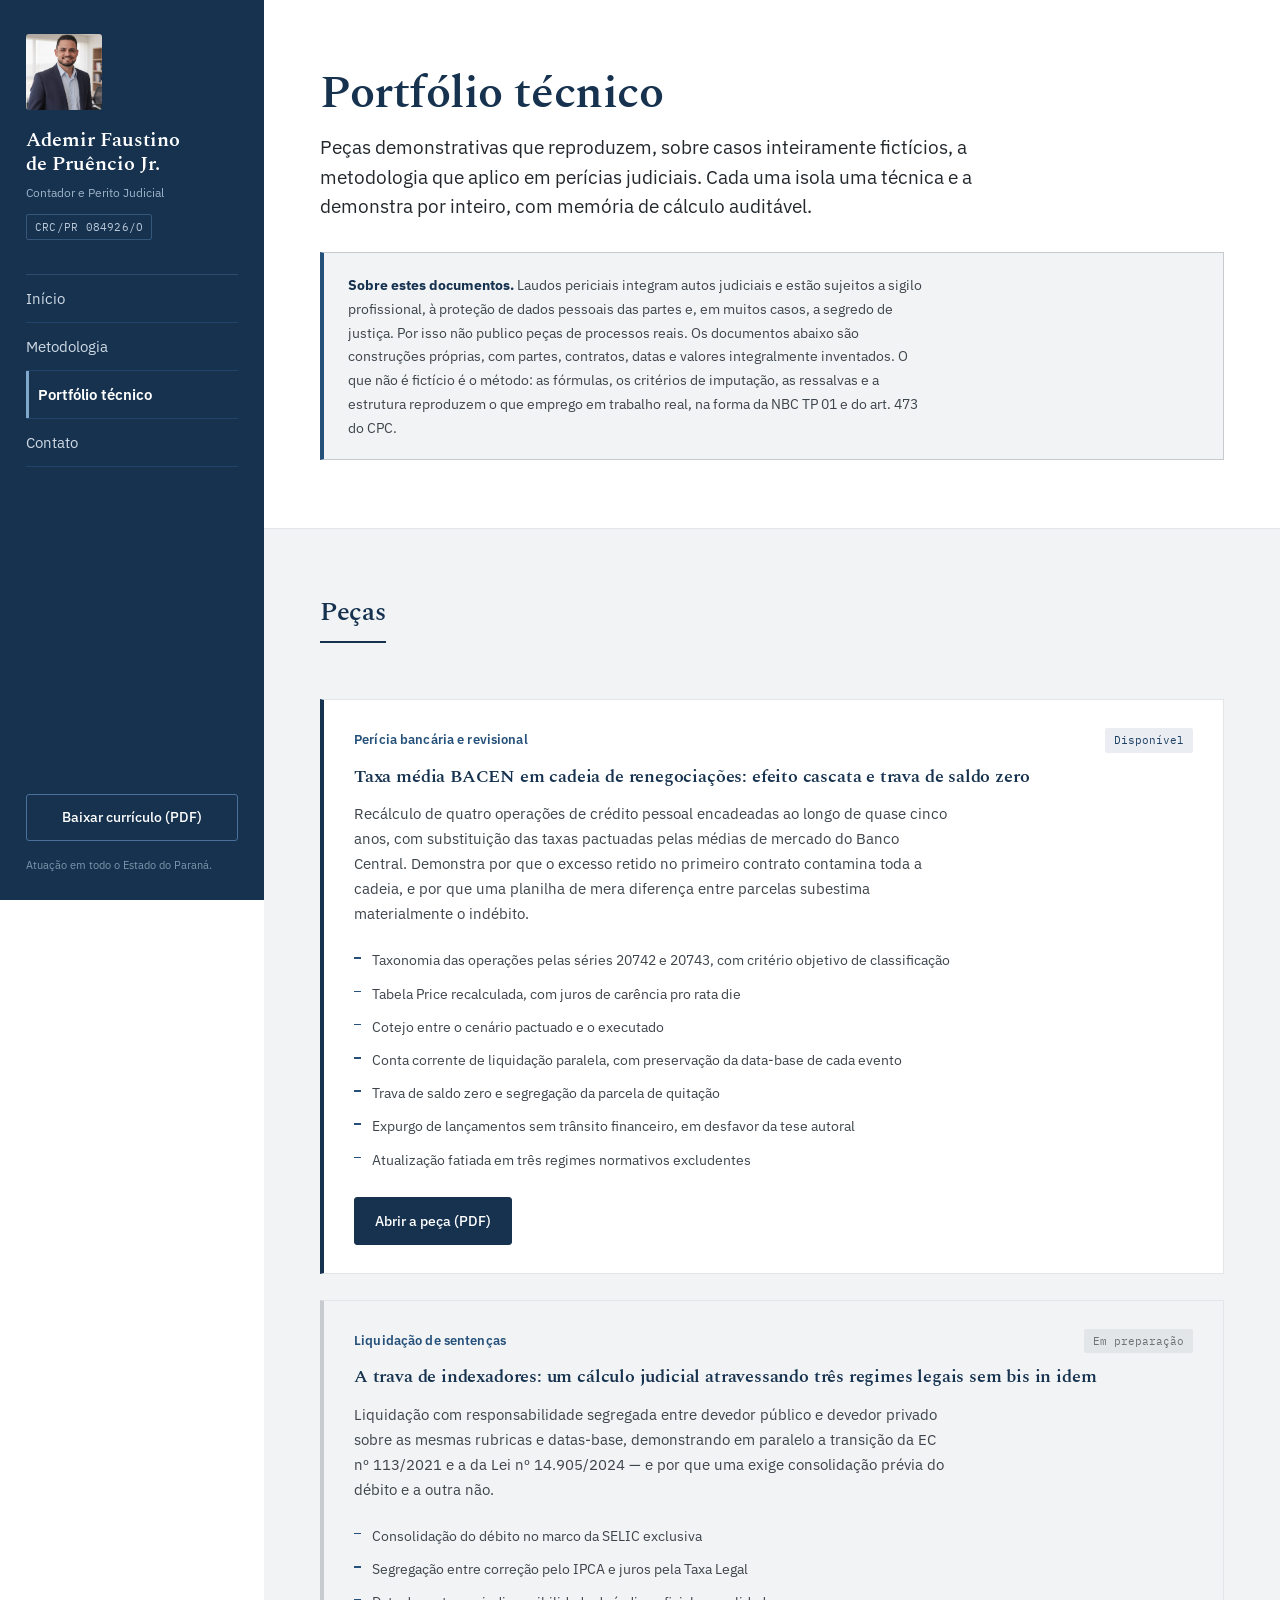
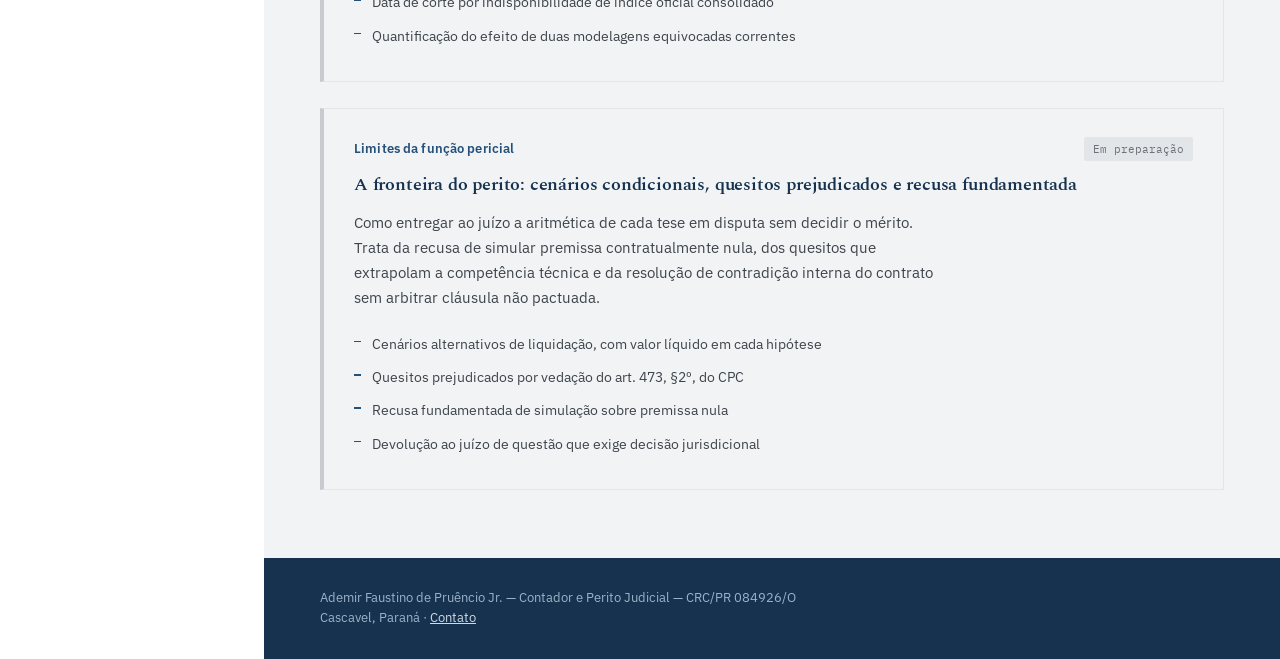
==== portfolio.html @ b52bf337 "Add files via upload" ====
<!DOCTYPE html>
<html lang="pt-BR">
<head>
<meta charset="utf-8">
<meta name="viewport" content="width=device-width, initial-scale=1">
<title>Portfólio técnico — Ademir Faustino de Pruêncio Jr.</title>
<meta name="description" content="Peças demonstrativas de metodologia pericial: recálculo bancário, trava de indexadores e limites da função do perito.">
<link rel="preconnect" href="https://fonts.googleapis.com">
<link rel="preconnect" href="https://fonts.gstatic.com" crossorigin>
<link href="https://fonts.googleapis.com/css2?family=IBM+Plex+Mono:wght@400;500&family=IBM+Plex+Sans:wght@400;500;600&family=Spectral:ital,wght@0,500;0,600;1,400&display=swap" rel="stylesheet">
<link rel="stylesheet" href="css/estilo.css">
</head>
<body>

<a class="pular" href="#principal">Ir para o conteúdo</a>

<nav class="lateral" aria-label="Navegação principal">
  <a class="lateral__marca" href="index.html">
    <img class="lateral__retrato" src="assets/foto-perfil.jpg" alt="Ademir Faustino de Pruêncio Jr.">
    <p class="lateral__nome">Ademir Faustino<br>de Pruêncio Jr.</p>
    <p class="lateral__papel">Contador e Perito Judicial</p>
    <span class="lateral__crc">CRC/PR 084926/O</span>
  </a>

  <button class="menu-botao" type="button" aria-expanded="false" aria-controls="menu">Menu</button>

  <ul class="lateral__nav" id="menu">
    <li><a href="index.html">Início</a></li>
    <li><a href="metodologia.html">Metodologia</a></li>
    <li><a href="portfolio.html" aria-current="page">Portfólio técnico</a></li>
    <li><a href="contato.html">Contato</a></li>
  </ul>

  <div class="lateral__rodape">
    <a class="baixar-cv" href="assets/cv-ademir-pruencio.pdf" download>Baixar currículo (PDF)</a>
    <p class="lateral__legal">Atuação em todo o Estado do Paraná.</p>
  </div>
</nav>

<main class="conteudo" id="principal">

  <section class="faixa">
    <div class="limite">
      <h1>Portfólio técnico</h1>
      <div class="prosa">
        <p class="destaque">Peças demonstrativas que reproduzem, sobre casos inteiramente fictícios, a metodologia que aplico em perícias judiciais. Cada uma isola uma técnica e a demonstra por inteiro, com memória de cálculo auditável.</p>
      </div>

      <div class="aviso">
        <p><strong>Sobre estes documentos.</strong> Laudos periciais integram autos judiciais e estão sujeitos a sigilo profissional, à proteção de dados pessoais das partes e, em muitos casos, a segredo de justiça. Por isso não publico peças de processos reais. Os documentos abaixo são construções próprias, com partes, contratos, datas e valores integralmente inventados. O que não é fictício é o método: as fórmulas, os critérios de imputação, as ressalvas e a estrutura reproduzem o que emprego em trabalho real, na forma da NBC TP 01 e do art. 473 do CPC.</p>
      </div>
    </div>
  </section>

  <section class="faixa faixa--cinza faixa--fim">
    <div class="limite">
      <h2>Peças</h2>

      <div class="pecas">

        <article class="peca">
          <div class="peca__topo">
            <span class="peca__area">Perícia bancária e revisional</span>
            <span class="peca__situacao">Disponível</span>
          </div>
          <h3>Taxa média BACEN em cadeia de renegociações: efeito cascata e trava de saldo zero</h3>
          <p>Recálculo de quatro operações de crédito pessoal encadeadas ao longo de quase cinco anos, com substituição das taxas pactuadas pelas médias de mercado do Banco Central. Demonstra por que o excesso retido no primeiro contrato contamina toda a cadeia, e por que uma planilha de mera diferença entre parcelas subestima materialmente o indébito.</p>
          <ul class="peca__tecnicas">
            <li>Taxonomia das operações pelas séries 20742 e 20743, com critério objetivo de classificação</li>
            <li>Tabela Price recalculada, com juros de carência pro rata die</li>
            <li>Cotejo entre o cenário pactuado e o executado</li>
            <li>Conta corrente de liquidação paralela, com preservação da data-base de cada evento</li>
            <li>Trava de saldo zero e segregação da parcela de quitação</li>
            <li>Expurgo de lançamentos sem trânsito financeiro, em desfavor da tese autoral</li>
            <li>Atualização fatiada em três regimes normativos excludentes</li>
          </ul>
          <a class="botao" href="assets/pecas/peca-01-taxa-media-bacen.pdf" target="_blank" rel="noopener">Abrir a peça (PDF)</a>
        </article>

        <article class="peca peca--reservada">
          <div class="peca__topo">
            <span class="peca__area">Liquidação de sentenças</span>
            <span class="peca__situacao peca__situacao--espera">Em preparação</span>
          </div>
          <h3>A trava de indexadores: um cálculo judicial atravessando três regimes legais sem bis in idem</h3>
          <p>Liquidação com responsabilidade segregada entre devedor público e devedor privado sobre as mesmas rubricas e datas-base, demonstrando em paralelo a transição da EC nº 113/2021 e a da Lei nº 14.905/2024 — e por que uma exige consolidação prévia do débito e a outra não.</p>
          <ul class="peca__tecnicas">
            <li>Consolidação do débito no marco da SELIC exclusiva</li>
            <li>Segregação entre correção pelo IPCA e juros pela Taxa Legal</li>
            <li>Data de corte por indisponibilidade de índice oficial consolidado</li>
            <li>Quantificação do efeito de duas modelagens equivocadas correntes</li>
          </ul>
        </article>

        <article class="peca peca--reservada">
          <div class="peca__topo">
            <span class="peca__area">Limites da função pericial</span>
            <span class="peca__situacao peca__situacao--espera">Em preparação</span>
          </div>
          <h3>A fronteira do perito: cenários condicionais, quesitos prejudicados e recusa fundamentada</h3>
          <p>Como entregar ao juízo a aritmética de cada tese em disputa sem decidir o mérito. Trata da recusa de simular premissa contratualmente nula, dos quesitos que extrapolam a competência técnica e da resolução de contradição interna do contrato sem arbitrar cláusula não pactuada.</p>
          <ul class="peca__tecnicas">
            <li>Cenários alternativos de liquidação, com valor líquido em cada hipótese</li>
            <li>Quesitos prejudicados por vedação do art. 473, §2º, do CPC</li>
            <li>Recusa fundamentada de simulação sobre premissa nula</li>
            <li>Devolução ao juízo de questão que exige decisão jurisdicional</li>
          </ul>
        </article>

      </div>
    </div>
  </section>

  <footer class="rodape">
    <p>Ademir Faustino de Pruêncio Jr. — Contador e Perito Judicial — CRC/PR 084926/O<br>
    Cascavel, Paraná · <a href="contato.html">Contato</a></p>
  </footer>

</main>

<script src="js/menu.js"></script>
</body>
</html>
---- css/estilo.css ----
/* ============================================================
   Ademir Faustino de Pruêncio Jr. — Perícia Judicial
   Paleta: azul-marinho, cinza, branco
   ============================================================ */

:root {
  --navy-900: #16324f;
  --navy-800: #1d3f63;
  --navy-700: #24507a;
  --navy-050: #eaeef3;

  --gray-900: #23282d;
  --gray-700: #3d444b;
  --gray-500: #6b7278;
  --gray-300: #c7cbd0;
  --gray-150: #e3e6e9;
  --gray-100: #f1f3f5;

  --white: #ffffff;

  --serif: "Spectral", Georgia, "Times New Roman", serif;
  --sans: "IBM Plex Sans", -apple-system, BlinkMacSystemFont, "Segoe UI", Roboto, sans-serif;
  --mono: "IBM Plex Mono", "SFMono-Regular", Consolas, monospace;

  --nav-w: 264px;
  --measure: 68ch;
}

*, *::before, *::after { box-sizing: border-box; }

html { -webkit-text-size-adjust: 100%; }

body {
  margin: 0;
  font-family: var(--sans);
  font-size: 17px;
  line-height: 1.65;
  color: var(--gray-700);
  background: var(--white);
}

/* ---------- Skip link + foco ---------- */
.pular {
  position: absolute;
  left: -9999px;
  top: 0;
  background: var(--navy-900);
  color: var(--white);
  padding: 12px 18px;
  z-index: 200;
}
.pular:focus { left: 0; }

a:focus-visible,
button:focus-visible,
input:focus-visible,
textarea:focus-visible {
  outline: 2px solid var(--navy-700);
  outline-offset: 3px;
}

/* ============================================================
   MENU LATERAL
   ============================================================ */

.lateral {
  position: fixed;
  inset: 0 auto 0 0;
  width: var(--nav-w);
  background: var(--navy-900);
  color: var(--navy-050);
  display: flex;
  flex-direction: column;
  padding: 34px 26px 26px;
  overflow-y: auto;
  z-index: 100;
}

.lateral__marca { display: block; text-decoration: none; color: inherit; }

.lateral__retrato {
  width: 76px;
  height: 76px;
  border-radius: 3px;
  object-fit: cover;
  display: block;
  margin-bottom: 18px;
  background: var(--navy-800);
}

.lateral__nome {
  font-family: var(--serif);
  font-size: 1.22rem;
  line-height: 1.25;
  font-weight: 600;
  color: var(--white);
  margin: 0 0 6px;
}

.lateral__papel {
  font-size: 0.78rem;
  line-height: 1.5;
  color: #9db2c8;
  margin: 0;
}

.lateral__crc {
  display: inline-block;
  margin-top: 12px;
  font-family: var(--mono);
  font-size: 0.7rem;
  letter-spacing: 0.02em;
  color: #b9c9d8;
  border: 1px solid #35577b;
  border-radius: 2px;
  padding: 3px 8px;
}

.lateral__nav {
  margin: 34px 0 0;
  padding: 0;
  list-style: none;
  border-top: 1px solid #2c4d70;
}

.lateral__nav a {
  display: block;
  padding: 11px 0;
  color: #cfdae5;
  text-decoration: none;
  font-size: 0.95rem;
  border-bottom: 1px solid #21456a;
}

.lateral__nav a:hover { color: var(--white); }

.lateral__nav a[aria-current="page"] {
  color: var(--white);
  font-weight: 600;
  box-shadow: inset 3px 0 0 #7fa8cd;
  padding-left: 12px;
}

.lateral__rodape { margin-top: auto; padding-top: 28px; }

.baixar-cv {
  display: block;
  text-align: center;
  padding: 11px 14px;
  border: 1px solid #4a7099;
  border-radius: 3px;
  color: var(--white);
  text-decoration: none;
  font-size: 0.86rem;
  font-weight: 500;
}
.baixar-cv:hover { background: var(--navy-800); border-color: #7fa8cd; }

.lateral__legal {
  margin: 16px 0 0;
  font-size: 0.7rem;
  line-height: 1.55;
  color: #7f96ad;
}

/* Botão do menu (só aparece no mobile) */
.menu-botao { display: none; }

/* ============================================================
   ÁREA DE CONTEÚDO
   ============================================================ */

.conteudo {
  margin-left: var(--nav-w);
  min-height: 100vh;
}

.faixa {
  padding: 68px 56px;
  border-bottom: 1px solid var(--gray-150);
}
.faixa--cinza { background: var(--gray-100); }
.faixa--fim { border-bottom: 0; }

.limite { max-width: 940px; }
.prosa { max-width: var(--measure); }

/* ---------- Tipografia ---------- */

h1, h2, h3 {
  font-family: var(--serif);
  color: var(--navy-900);
  font-weight: 600;
  letter-spacing: -0.01em;
}

h1 {
  font-size: clamp(2rem, 4.2vw, 2.85rem);
  line-height: 1.12;
  margin: 0 0 14px;
}

h2 {
  font-size: 1.62rem;
  line-height: 1.22;
  margin: 0 0 22px;
  padding-bottom: 12px;
  border-bottom: 2px solid var(--navy-900);
  display: inline-block;
}

h3 {
  font-size: 1.13rem;
  line-height: 1.35;
  margin: 0 0 8px;
}

p { margin: 0 0 18px; }
p:last-child { margin-bottom: 0; }

a { color: var(--navy-700); }

.destaque {
  font-size: 1.16rem;
  line-height: 1.6;
  color: var(--gray-900);
}

.legenda {
  font-size: 0.83rem;
  line-height: 1.55;
  color: var(--gray-500);
}

/* ---------- Cabeçalho da página inicial ---------- */

.abertura {
  display: grid;
  grid-template-columns: 232px 1fr;
  gap: 46px;
  align-items: start;
}

.abertura__foto {
  width: 232px;
  height: 290px;
  object-fit: cover;
  object-position: center 22%;
  border-radius: 3px;
  display: block;
  background: var(--gray-150);
}

.abertura__papel {
  font-family: var(--serif);
  font-size: 1.08rem;
  font-style: italic;
  color: var(--navy-700);
  margin: 0 0 22px;
}

/* ---------- Credenciais ---------- */

.credenciais {
  display: grid;
  grid-template-columns: repeat(3, 1fr);
  gap: 1px;
  background: var(--gray-150);
  border: 1px solid var(--gray-150);
  margin-top: 40px;
}

.credencial { background: var(--white); padding: 22px 24px; }

.credencial__valor {
  font-family: var(--serif);
  font-size: 2.05rem;
  line-height: 1;
  color: var(--navy-900);
  display: block;
  margin-bottom: 7px;
}

.credencial__rotulo {
  font-size: 0.82rem;
  line-height: 1.45;
  color: var(--gray-500);
  margin: 0;
}

/* ---------- Memória de cálculo (elemento-assinatura) ---------- */

.memoria { margin-top: 8px; }

.memoria__rolagem { overflow-x: auto; }

.tabela-calculo {
  width: 100%;
  min-width: 620px;
  border-collapse: collapse;
  font-family: var(--mono);
  font-size: 0.79rem;
  font-variant-numeric: tabular-nums;
  background: var(--white);
}

.tabela-calculo caption {
  caption-side: top;
  text-align: left;
  font-family: var(--sans);
  font-size: 0.83rem;
  color: var(--gray-500);
  padding-bottom: 10px;
}

.tabela-calculo th {
  text-align: right;
  font-weight: 600;
  color: var(--navy-900);
  border-bottom: 1.5px solid var(--navy-900);
  padding: 9px 12px;
  white-space: nowrap;
}
.tabela-calculo th:first-child { text-align: left; }

.tabela-calculo td {
  text-align: right;
  padding: 7px 12px;
  border-bottom: 1px solid var(--gray-150);
  white-space: nowrap;
}
.tabela-calculo td:first-child { text-align: left; color: var(--gray-500); }

.tabela-calculo tr.zerada td {
  background: var(--navy-050);
  color: var(--navy-900);
  font-weight: 500;
}

.formula {
  font-family: var(--mono);
  font-size: 0.82rem;
  color: var(--navy-900);
  background: var(--gray-100);
  border-left: 3px solid var(--navy-700);
  padding: 12px 16px;
  margin: 18px 0 0;
  overflow-x: auto;
}

/* ---------- Blocos de conteúdo ---------- */

.blocos {
  display: grid;
  grid-template-columns: repeat(auto-fit, minmax(258px, 1fr));
  gap: 34px 42px;
  margin-top: 30px;
}

.bloco { border-top: 2px solid var(--navy-900); padding-top: 15px; }
.bloco p { font-size: 0.95rem; margin: 0; }

/* ---------- Fases (numeração romana, como nos laudos) ---------- */

.fases { margin: 30px 0 0; padding: 0; list-style: none; counter-reset: fase; }

.fase {
  display: grid;
  grid-template-columns: 58px 1fr;
  gap: 22px;
  padding: 22px 0;
  border-top: 1px solid var(--gray-150);
}
.fase:last-child { border-bottom: 1px solid var(--gray-150); }

.fase__num {
  font-family: var(--serif);
  font-size: 1.28rem;
  color: var(--navy-700);
  padding-top: 1px;
}

.fase p { font-size: 0.95rem; margin: 0; max-width: 62ch; }

/* ---------- Lista normativa ---------- */

.normas { margin: 24px 0 0; padding: 0; list-style: none; }

.normas li {
  padding: 10px 0;
  border-bottom: 1px solid var(--gray-150);
  font-size: 0.93rem;
  display: grid;
  grid-template-columns: 190px 1fr;
  gap: 20px;
}
.normas span:first-child { font-weight: 600; color: var(--navy-900); }

@media (max-width: 620px) {
  .normas li { grid-template-columns: 1fr; gap: 3px; }
}

/* ---------- Peças do portfólio ---------- */

.pecas { margin-top: 34px; display: grid; gap: 26px; }

.peca {
  border: 1px solid var(--gray-150);
  border-left: 4px solid var(--navy-900);
  background: var(--white);
  padding: 28px 30px;
}

.peca--reservada {
  border-left-color: var(--gray-300);
  background: var(--gray-100);
}

.peca__topo {
  display: flex;
  flex-wrap: wrap;
  gap: 10px 16px;
  align-items: baseline;
  justify-content: space-between;
  margin-bottom: 12px;
}

.peca__area {
  font-size: 0.8rem;
  font-weight: 600;
  color: var(--navy-700);
  letter-spacing: 0.01em;
}

.peca__situacao {
  font-family: var(--mono);
  font-size: 0.7rem;
  padding: 3px 9px;
  border-radius: 2px;
  background: var(--navy-050);
  color: var(--navy-800);
  white-space: nowrap;
}
.peca__situacao--espera { background: var(--gray-150); color: var(--gray-500); }

.peca h3 { margin-bottom: 12px; }
.peca p { font-size: 0.95rem; max-width: 66ch; }

.peca__tecnicas { margin: 16px 0 0; padding: 0; list-style: none; }
.peca__tecnicas li {
  font-size: 0.88rem;
  color: var(--gray-700);
  padding: 5px 0 5px 18px;
  position: relative;
}
.peca__tecnicas li::before {
  content: "";
  position: absolute;
  left: 0;
  top: 13px;
  width: 7px;
  height: 1.5px;
  background: var(--navy-700);
}

.botao {
  display: inline-block;
  margin-top: 20px;
  padding: 11px 20px;
  background: var(--navy-900);
  color: var(--white);
  text-decoration: none;
  border-radius: 3px;
  font-size: 0.9rem;
  font-weight: 500;
  border: 1px solid var(--navy-900);
}
.botao:hover { background: var(--navy-700); border-color: var(--navy-700); }

.botao--vazado {
  background: transparent;
  color: var(--navy-900);
}
.botao--vazado:hover { background: var(--navy-900); color: var(--white); }

/* ---------- Aviso ---------- */

.aviso {
  border: 1px solid var(--gray-300);
  border-left: 4px solid var(--navy-700);
  background: var(--gray-100);
  padding: 20px 24px;
  margin-top: 30px;
}
.aviso p { font-size: 0.9rem; max-width: 72ch; }
.aviso strong { color: var(--navy-900); }

/* ---------- Contato ---------- */

.contato-grade {
  display: grid;
  grid-template-columns: 1fr 1fr;
  gap: 56px;
  align-items: start;
}

.canais { margin: 0; }

.canal {
  display: block;
  padding: 18px 0;
  border-bottom: 1px solid var(--gray-150);
  text-decoration: none;
  color: inherit;
}
.canal:first-child { border-top: 1px solid var(--gray-150); }
.canal:hover .canal__valor { color: var(--navy-700); text-decoration: underline; }

.canal__rotulo {
  display: block;
  font-size: 0.78rem;
  color: var(--gray-500);
  margin-bottom: 3px;
}

.canal__valor {
  display: block;
  font-size: 1.02rem;
  color: var(--navy-900);
  font-weight: 500;
}

.campo { margin-bottom: 18px; }

.campo label {
  display: block;
  font-size: 0.86rem;
  font-weight: 500;
  color: var(--gray-900);
  margin-bottom: 6px;
}

.campo input,
.campo textarea {
  width: 100%;
  padding: 10px 13px;
  border: 1px solid var(--gray-300);
  border-radius: 3px;
  font-family: var(--sans);
  font-size: 0.95rem;
  color: var(--gray-900);
  background: var(--white);
}
.campo textarea { min-height: 128px; resize: vertical; }
.campo input:focus, .campo textarea:focus { border-color: var(--navy-700); }

/* ---------- Rodapé ---------- */

.rodape {
  padding: 30px 56px;
  background: var(--navy-900);
  color: #9db2c8;
  font-size: 0.8rem;
  line-height: 1.6;
}
.rodape a { color: #cfdae5; }

/* ============================================================
   RESPONSIVO
   ============================================================ */

@media (max-width: 900px) {
  .abertura { grid-template-columns: 1fr; gap: 28px; }
  .abertura__foto { width: 178px; height: 214px; }
  .contato-grade { grid-template-columns: 1fr; gap: 40px; }
  .credenciais { grid-template-columns: 1fr; }
  .faixa { padding: 46px 28px; }
  .rodape { padding: 26px 28px; }
}

@media (max-width: 840px) {
  .lateral {
    position: static;
    width: auto;
    flex-direction: column;
    padding: 20px 24px;
  }
  .lateral__retrato { width: 58px; height: 58px; margin-bottom: 12px; }
  .lateral__rodape { margin-top: 22px; padding-top: 0; }
  .conteudo { margin-left: 0; }

  .menu-botao {
    display: block;
    margin-top: 18px;
    width: 100%;
    padding: 10px 14px;
    background: transparent;
    border: 1px solid #4a7099;
    border-radius: 3px;
    color: var(--white);
    font-family: var(--sans);
    font-size: 0.9rem;
    text-align: left;
    cursor: pointer;
  }

  .lateral__nav { margin-top: 14px; border-top: 0; }
  .lateral__nav[hidden] { display: none; }
  .lateral__nav a[aria-current="page"] { padding-left: 0; box-shadow: none; }
}

@media (max-width: 480px) {
  body { font-size: 16px; }
  .faixa { padding: 38px 20px; }
  .rodape { padding: 24px 20px; }
  .peca { padding: 22px 20px; }
  h2 { font-size: 1.38rem; }
}

@media (prefers-reduced-motion: reduce) {
  *, *::before, *::after {
    animation-duration: 0.01ms !important;
    transition-duration: 0.01ms !important;
  }
}

@media print {
  .lateral, .menu-botao { display: none; }
  .conteudo { margin-left: 0; }
}
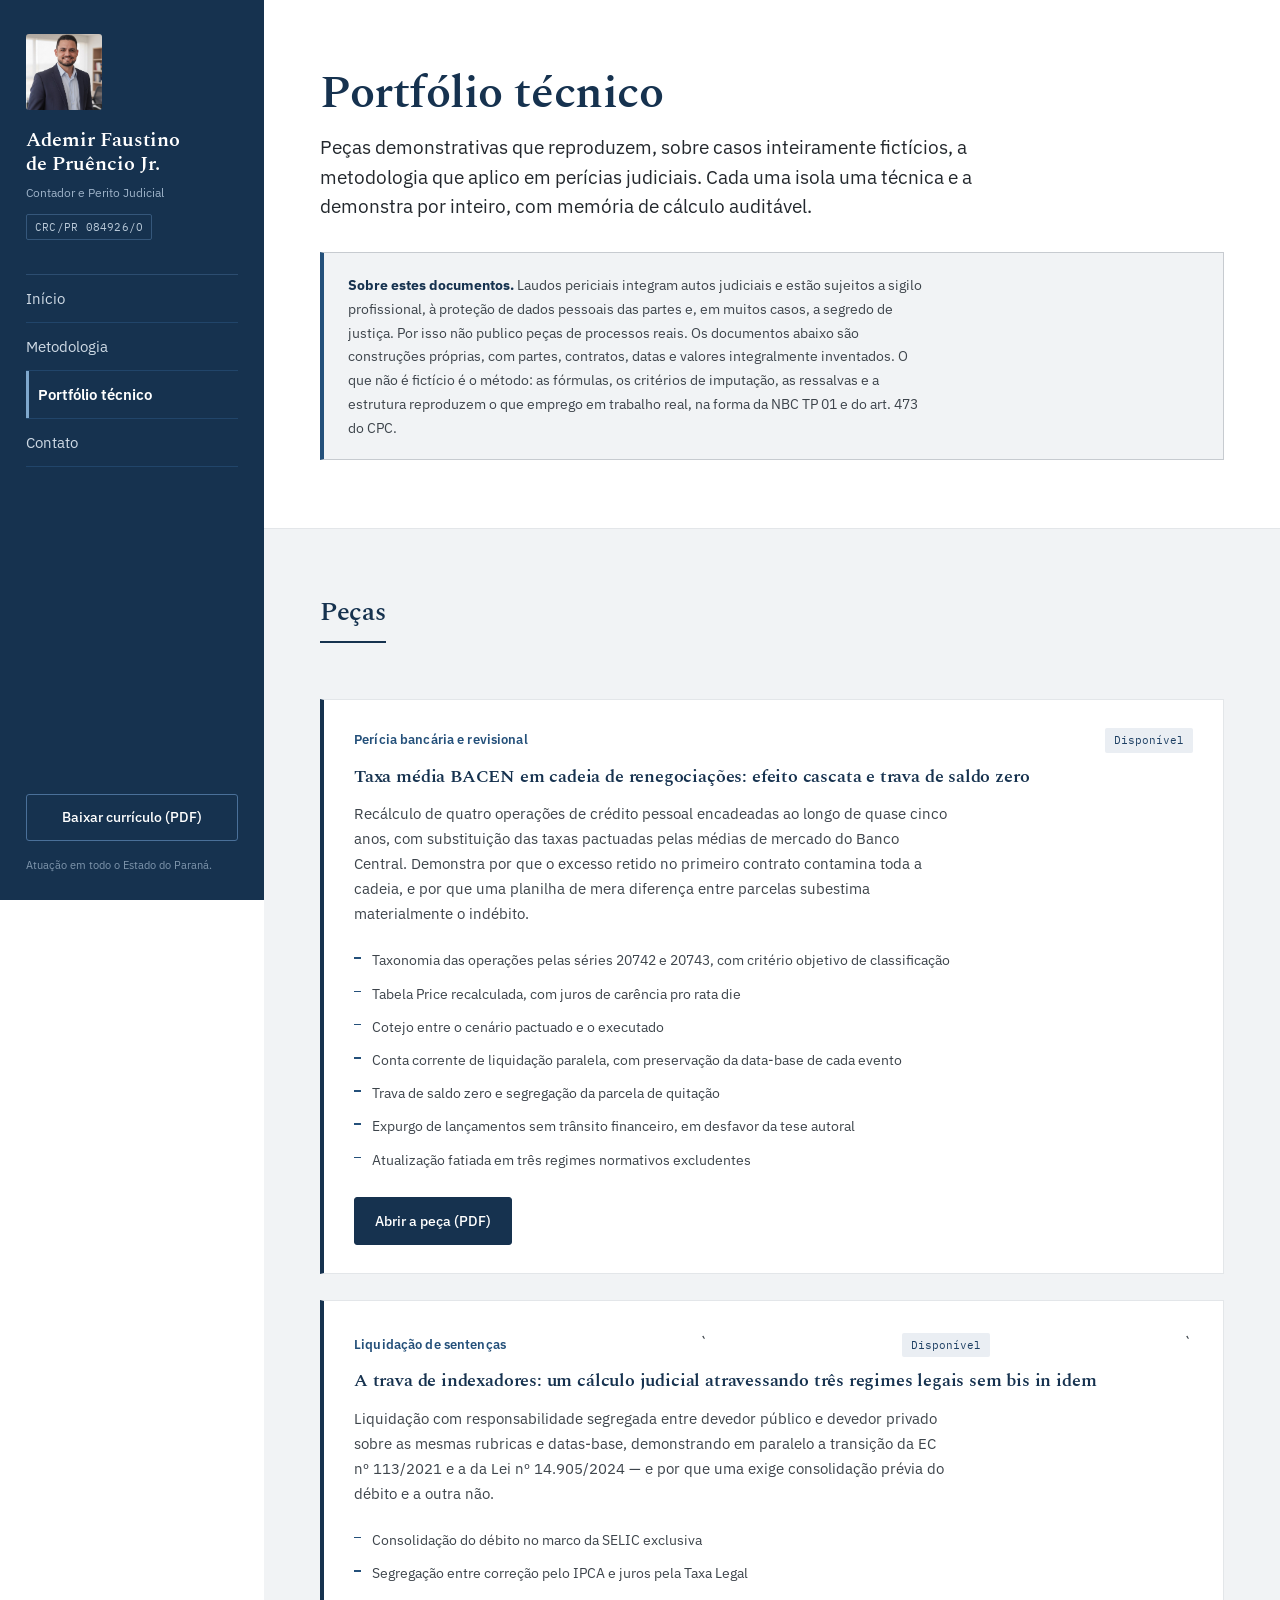
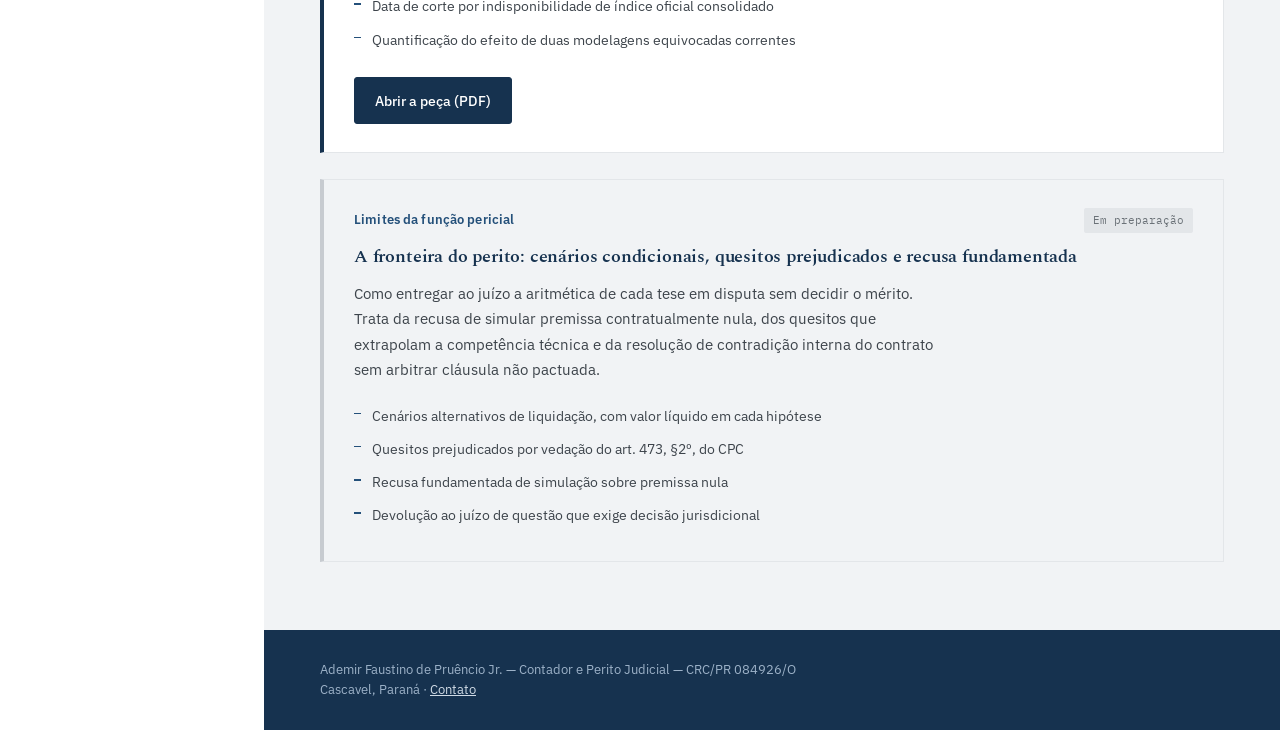
==== commit c25399d3: "Update portfolio.html" ====
--- a/portfolio.html
+++ b/portfolio.html
@@ -77,10 +77,10 @@
           <a class="botao" href="assets/pecas/peca-01-taxa-media-bacen.pdf" target="_blank" rel="noopener">Abrir a peça (PDF)</a>
         </article>
 
-        <article class="peca peca--reservada">
+        <article class="peca">
           <div class="peca__topo">
             <span class="peca__area">Liquidação de sentenças</span>
-            <span class="peca__situacao peca__situacao--espera">Em preparação</span>
+            `<span class="peca__situacao">Disponível</span>`
           </div>
           <h3>A trava de indexadores: um cálculo judicial atravessando três regimes legais sem bis in idem</h3>
           <p>Liquidação com responsabilidade segregada entre devedor público e devedor privado sobre as mesmas rubricas e datas-base, demonstrando em paralelo a transição da EC nº 113/2021 e a da Lei nº 14.905/2024 — e por que uma exige consolidação prévia do débito e a outra não.</p>
@@ -90,6 +90,7 @@
             <li>Data de corte por indisponibilidade de índice oficial consolidado</li>
             <li>Quantificação do efeito de duas modelagens equivocadas correntes</li>
           </ul>
+          <a class="botao" href="assets/pecas/NOME-DO-ARQUIVO.pdf" target="_blank" rel="noopener">Abrir a peça (PDF)</a>
         </article>
 
         <article class="peca peca--reservada">
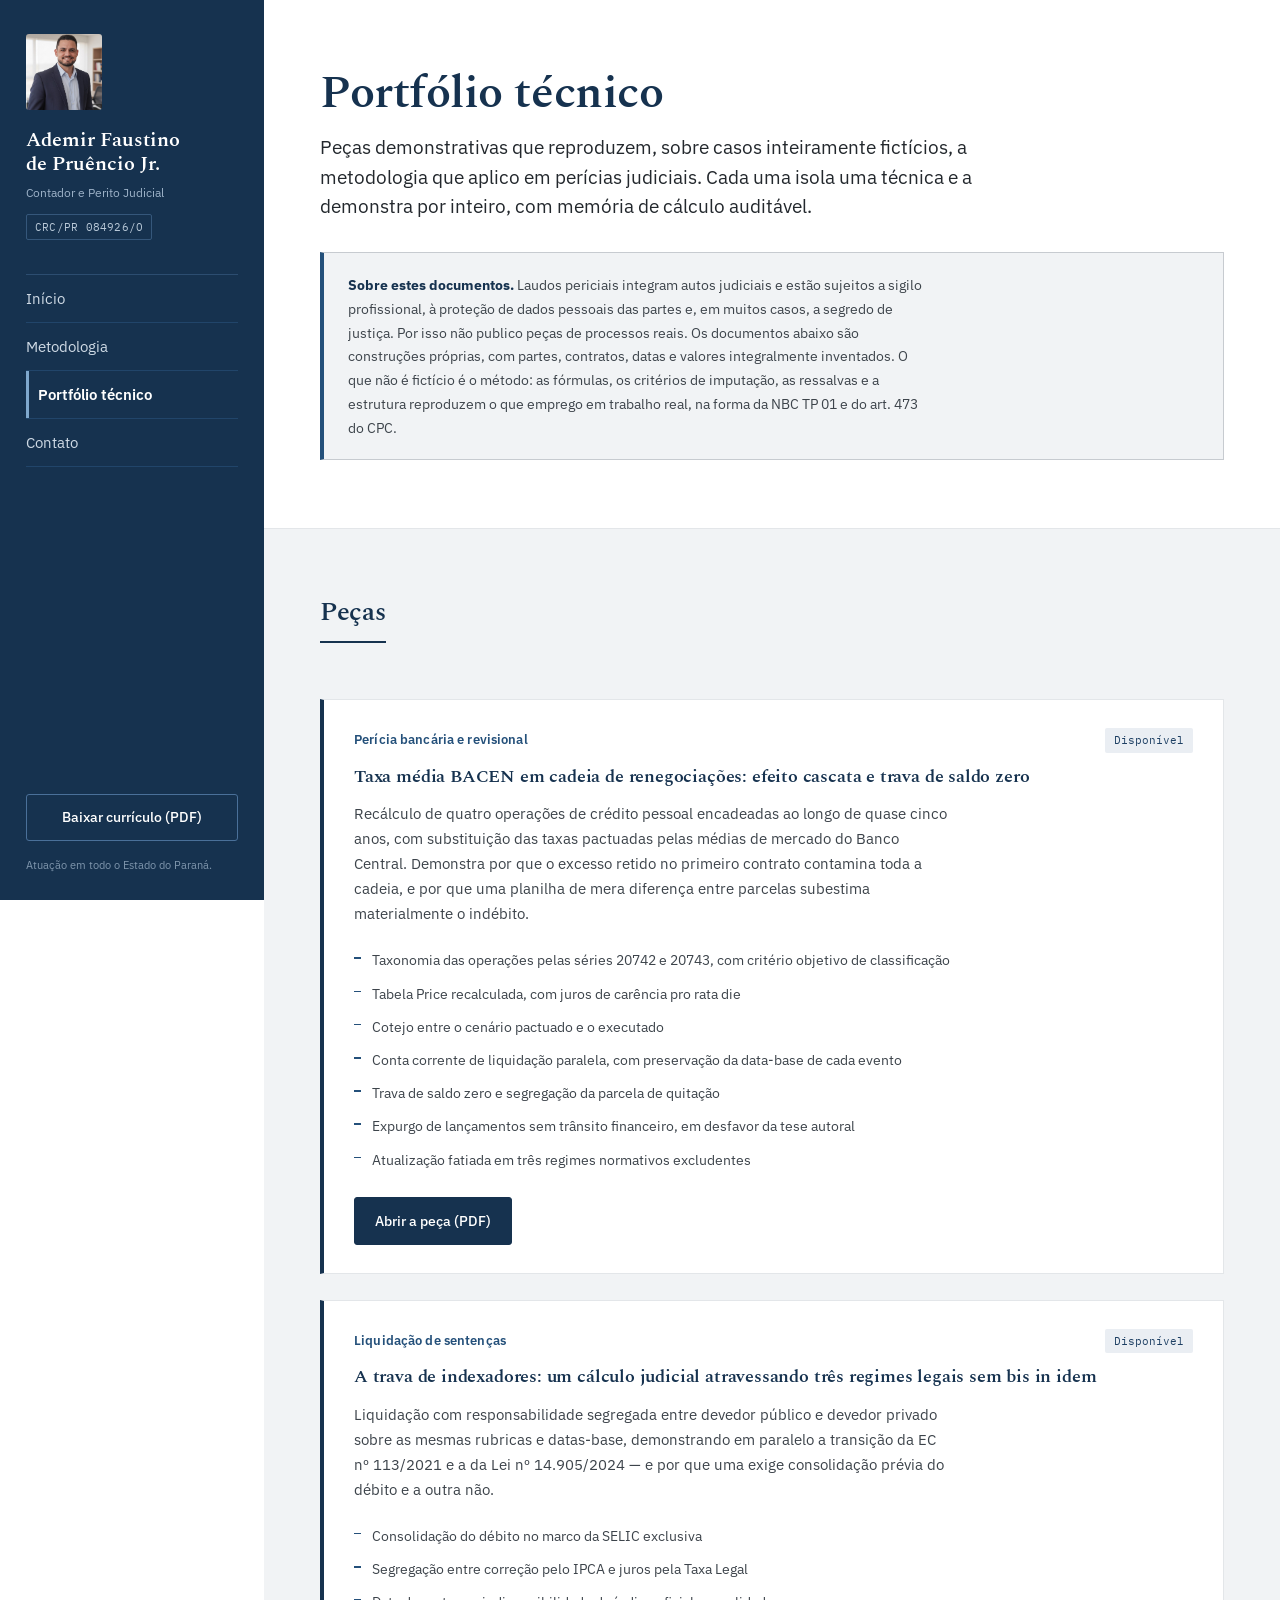
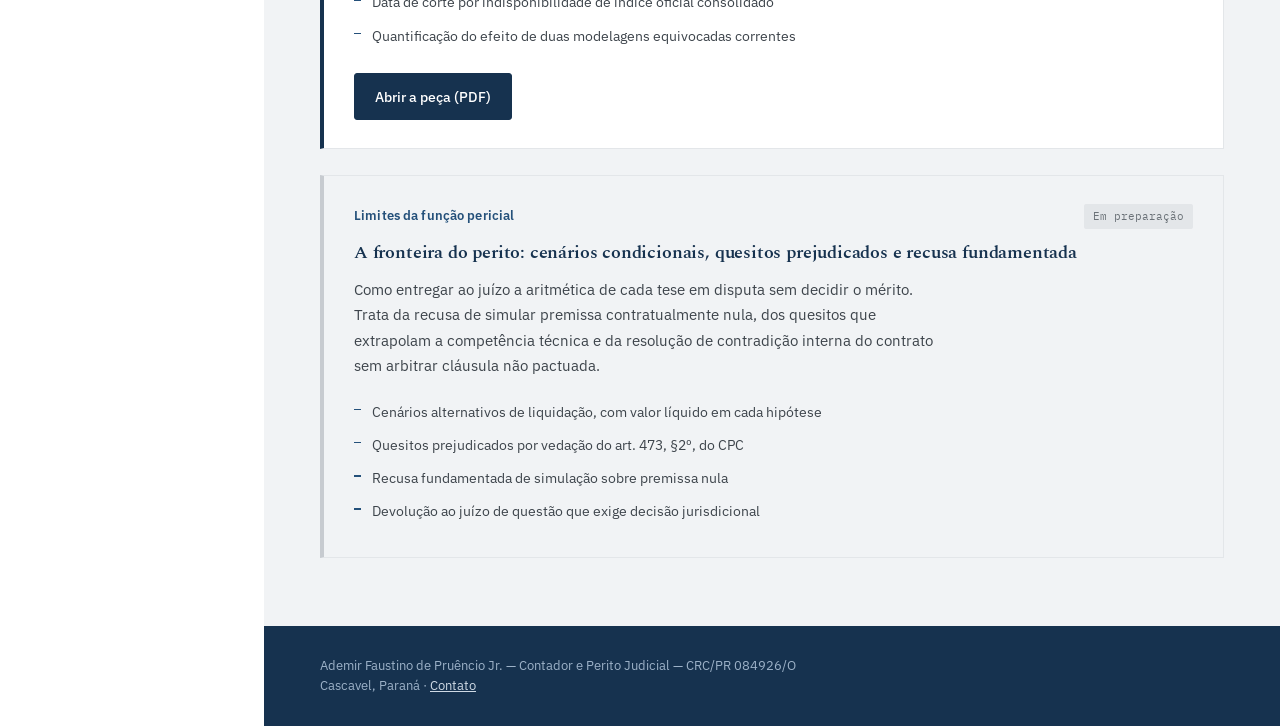
==== commit 63ef6004: "Update portfolio.html" ====
--- a/portfolio.html
+++ b/portfolio.html
@@ -80,7 +80,7 @@
         <article class="peca">
           <div class="peca__topo">
             <span class="peca__area">Liquidação de sentenças</span>
-            `<span class="peca__situacao">Disponível</span>`
+            <span class="peca__situacao">Disponível</span>
           </div>
           <h3>A trava de indexadores: um cálculo judicial atravessando três regimes legais sem bis in idem</h3>
           <p>Liquidação com responsabilidade segregada entre devedor público e devedor privado sobre as mesmas rubricas e datas-base, demonstrando em paralelo a transição da EC nº 113/2021 e a da Lei nº 14.905/2024 — e por que uma exige consolidação prévia do débito e a outra não.</p>
